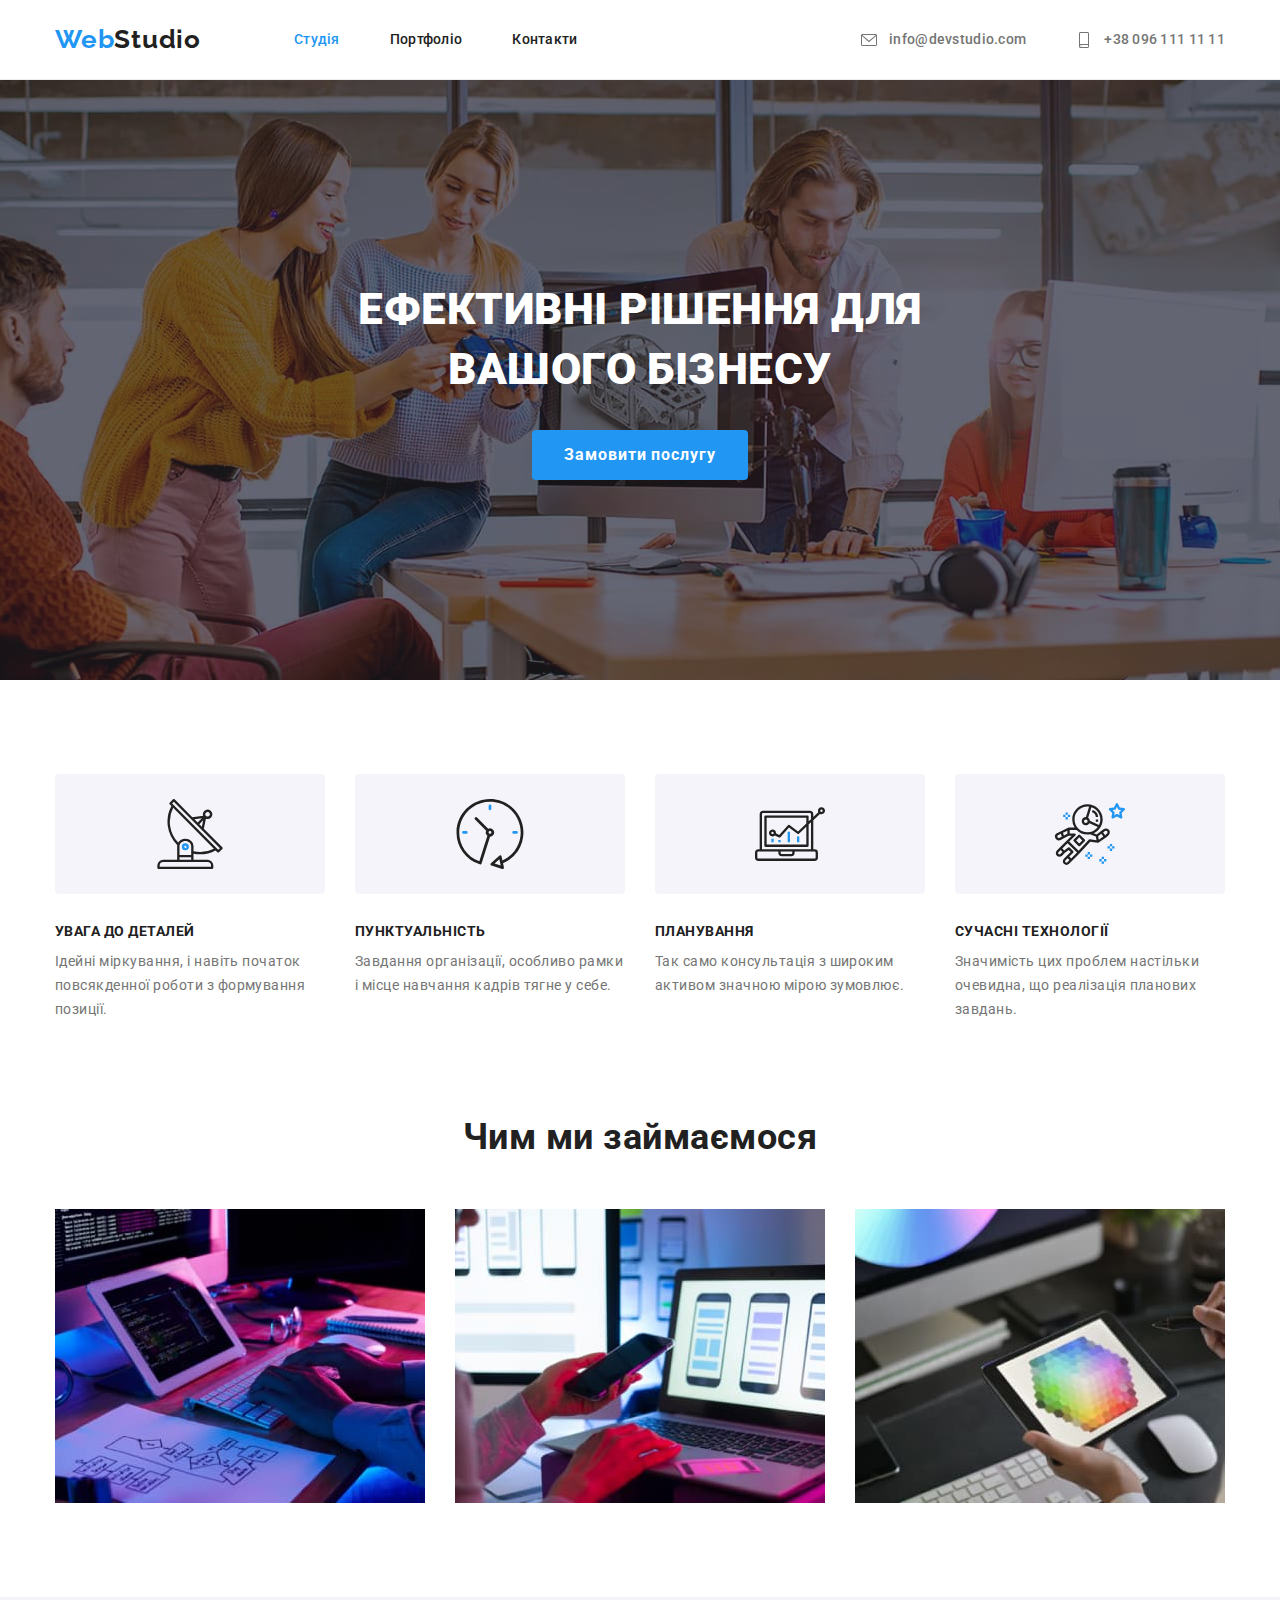
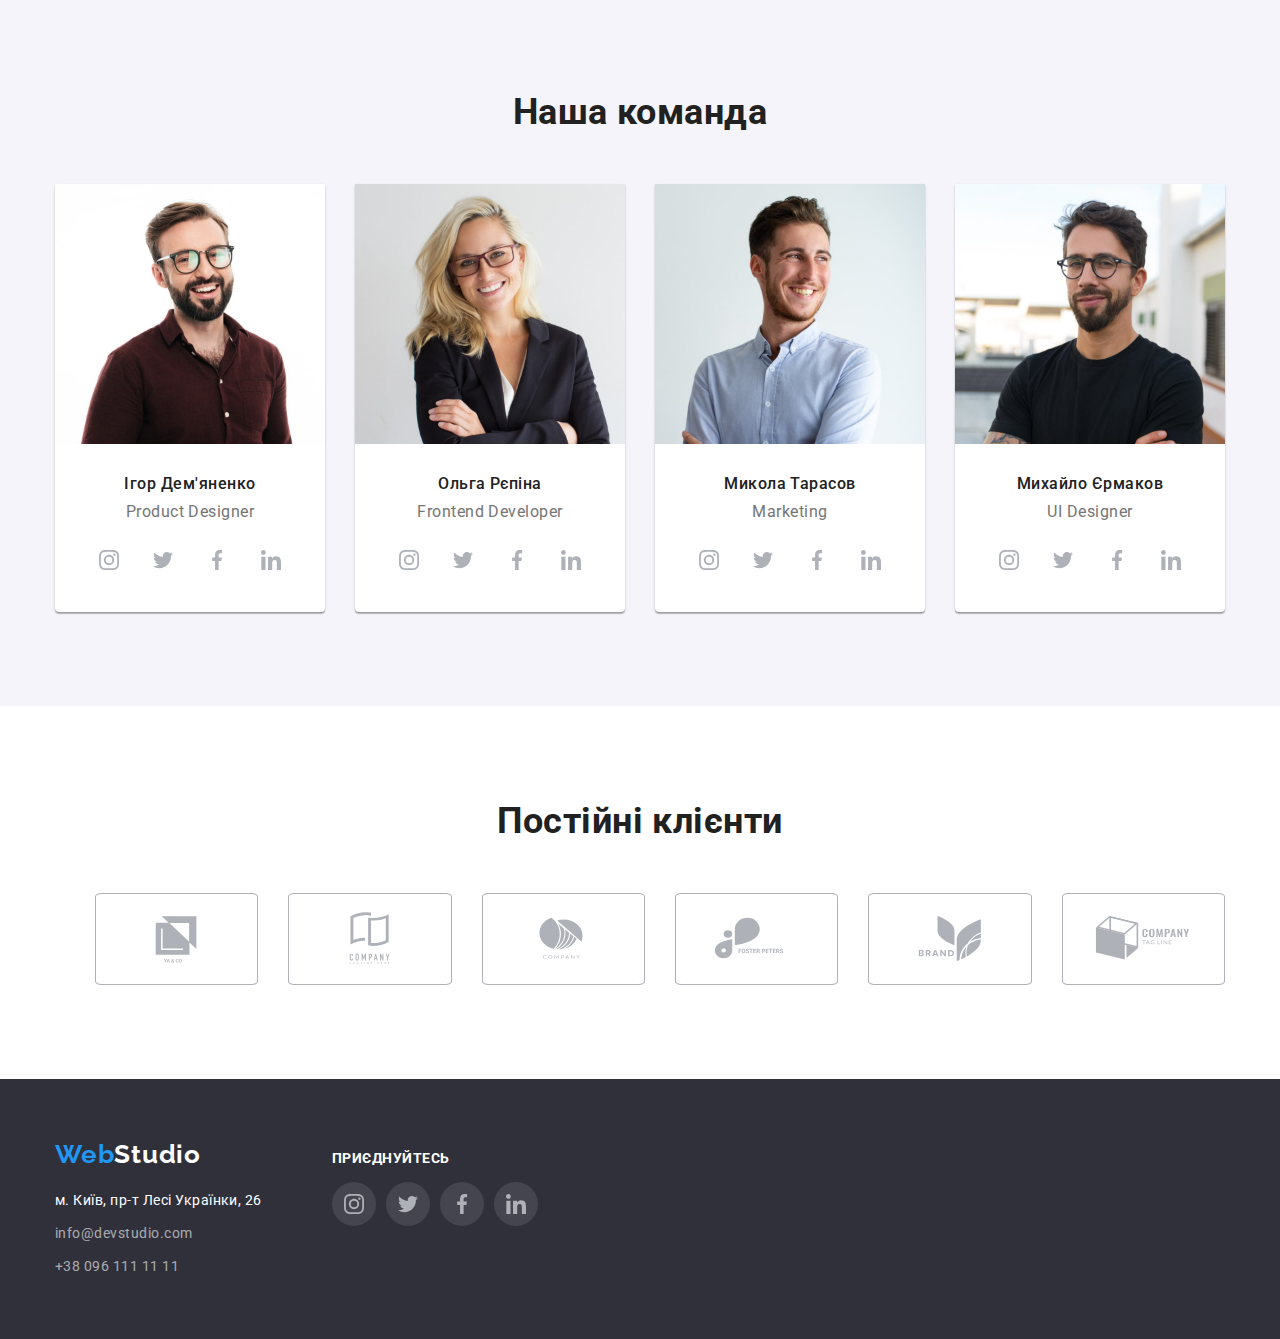
==== index.html @ c371c7fb "Copy files into the new repo" ====
<!DOCTYPE html>
<html lang="uk">
  <head>
    <meta charset="UTF-8" />
    <meta http-equiv="X-UA-Compatible" content="IE=edge" />
    <meta name="viewport" content="width=device-width, initial-scale=1.0" />
    <title>Студія</title>
    <link rel="preconnect" href="https://fonts.googleapis.com" />
    <link rel="preconnect" href="https://fonts.gstatic.com" crossorigin />
    <link
      href="https://fonts.googleapis.com/css2?family=Raleway:wght@700&family=Roboto:wght@400;500;700;900&display=swap"
      rel="stylesheet"
    />
    <link
      rel="stylesheet"
      href="https://cdnjs.cloudflare.com/ajax/libs/modern-normalize/1.1.0/modern-normalize.min.css"
    />
    <link rel="stylesheet" href="./css/styles.css" />
  </head>
  <body>
    <!-- Header -->
    <header>
      <div class="container container-header">
        <nav class="header-navigation">
          <a href="./index.html" class="logo">Web<span class="logo-dark">Studio</span></a>
          <ul class="site-nav">
            <li class="item">
              <a href="./index.html" class="link current">Студія</a>
            </li>
            <li class="item">
              <a href="./portfolio.html" class="link">Портфоліо</a>
            </li>
            <li class="item">
              <a href="" class="link">Контакти</a>
            </li>
          </ul>
        </nav>

        <ul class="head-contacts">
          <li class="item">
            <a href="mailto:info@devstudio.com" class="mail">
              <svg class="mail-icon-header">
                <use href="./images/icons.svg#icon-mail"></use>
              </svg>
              info@devstudio.com
            </a>
          </li>
          <li class="item">
            <a href="tel.+380961111111" class="phone">
              <svg class="phone-icon-header">
                <use href="./images/icons.svg#icon-smartphone"></use>
              </svg>
              +38 096 111 11 11
            </a>
          </li>
        </ul>
      </div>
    </header>

    <!-- Main -->
    <main>
      <section class="hero">
        <div class="container">
          <h1 class="hero-title">Ефективні рішення для вашого бізнесу</h1>
          <button class="button order" type="button">Замовити послугу</button>
        </div>
      </section>

      <section class="section advantages">
        <div class="container">
          <h2 class="section-title advantages-title">Наші переваги</h2>
          <ul class="advantages-list">
            <li class="item">
              <div class="icon-box">
                <svg class="advantage-icon" width="70" height="70">
                  <use href="./images/icons.svg#icon-antenna"></use>
                </svg>
              </div>
              <h3 class="advantage-name">УВАГА ДО ДЕТАЛЕЙ</h3>
              <p class="text">Ідейні міркування, i навіть початок повсякденної роботи з формування позиції.</p>
            </li>
            <li class="item">
              <div class="icon-box">
                <svg class="advantage-icon" width="70" height="70">
                  <use href="./images/icons.svg#icon-clock"></use>
                </svg>
              </div>
              <h3 class="advantage-name">ПУНКТУАЛЬНІСТЬ</h3>
              <p class="text">Завдання організації, особливо рамки i місце навчання кадрів тягне у себе.</p>
            </li>
            <li class="item">
              <div class="icon-box">
                <svg class="advantage-icon" width="70" height="70">
                  <use href="./images/icons.svg#icon-diagram"></use>
                </svg>
              </div>
              <h3 class="advantage-name">ПЛАНУВАННЯ</h3>
              <p class="text">Так само консультація з широким активом значною мірою зумовлює.</p>
            </li>
            <li class="item">
              <div class="icon-box">
                <svg class="advantage-icon" width="70" height="70">
                  <use href="./images/icons.svg#icon-astronaut"></use>
                </svg>
              </div>
              <h3 class="advantage-name">СУЧАСНІ ТЕХНОЛОГІЇ</h3>
              <p class="text">Значимість цих проблем настільки очевидна, що реалізація планових завдань.</p>
            </li>
          </ul>
        </div>
      </section>
      <section class="section work-section">
        <div class="container container-work">
          <h2 class="section-title work-title">Чим ми займаємося</h2>
          <ul class="work">
            <li>
              <img src="images/image1sq.jpg" alt="Створення програмного забезпечення" width="370" />
            </li>
            <li>
              <img src="images/image2sq.jpg" alt="Створення дизайну" width="370" />
            </li>
            <li>
              <img src="images/image3sq.jpg" alt="Робота над інтерфейсом користувача" width="370" />
            </li>
          </ul>
        </div>
      </section>

      <section class="section team-section">
        <div class="container container-team">
          <h2 class="section-title">Наша команда</h2>
          <ul class="team">
            <li class="person-list">
              <img src="images/team-member1sq.jpg" alt="Чоловік з бородою в окулярах та бордовій сорочці" width="270" />
              <div class="person-card">
                <h3 class="person-name">Ігор Дем'яненко</h3>
                <p lang="en" class="team-position">Product Designer</p>
                <ul class="social-links">
                  <li class="social-link-list">
                    <a href="" class="social-link">
                      <svg class="social-icon" width="20" height="20" ;>
                        <use href="./images/icons.svg#icon-instagram"></use>
                      </svg>
                    </a>
                  </li>
                  <li class="social-link-list">
                    <a href="" class="social-link">
                      <svg class="social-icon" width="20" height="20">
                        <use href="./images/icons.svg#icon-twitter"></use>
                      </svg>
                    </a>
                  </li>
                  <li class="social-link-list">
                    <a href="" class="social-link">
                      <svg class="social-icon" width="20" height="20">
                        <use href="./images/icons.svg#icon-facebook"></use>
                      </svg>
                    </a>
                  </li>
                  <li class="social-link-list">
                    <a href="" class="social-link">
                      <svg class="social-icon" width="20" height="20">
                        <use href="./images/icons.svg#icon-linkedin"></use>
                      </svg>
                    </a>
                  </li>
                </ul>
              </div>
            </li>
            <li class="person-list">
              <img src="images/team-member2sq.jpg" alt="Білява жінка в окулярах та чорному піджаку" width="270" />
              <div class="person-card">
                <h3 class="person-name">Ольга Рєпіна</h3>
                <p lang="en" class="team-position">Frontend Developer</p>
                <ul class="social-links">
                  <li class="social-link-list">
                    <a href="" class="social-link">
                      <svg class="social-icon" width="20" height="20">
                        <use href="./images/icons.svg#icon-instagram"></use>
                      </svg>
                    </a>
                  </li>
                  <li class="social-link-list">
                    <a href="" class="social-link">
                      <svg class="social-icon" width="20" height="20">
                        <use href="./images/icons.svg#icon-twitter"></use>
                      </svg>
                    </a>
                  </li>
                  <li class="social-link-list">
                    <a href="" class="social-link">
                      <svg class="social-icon" width="20" height="20">
                        <use href="./images/icons.svg#icon-facebook"></use>
                      </svg>
                    </a>
                  </li>
                  <li class="social-link-list">
                    <a href="" class="social-link">
                      <svg class="social-icon" width="20" height="20">
                        <use href="./images/icons.svg#icon-linkedin"></use>
                      </svg>
                    </a>
                  </li>
                </ul>
              </div>
            </li>
            <li class="person-list">
              <img src="images/team-member3sq.jpg" alt="Чоловік в світло-блакитній сорочці" width="270" />
              <div class="person-card">
                <h3 class="person-name">Микола Тарасов</h3>
                <p lang="en" class="team-position">Marketing</p>
                <ul class="social-links">
                  <li class="social-link-list">
                    <a href="" class="social-link">
                      <svg class="social-icon" width="20" height="20">
                        <use href="./images/icons.svg#icon-instagram"></use>
                      </svg>
                    </a>
                  </li>
                  <li class="social-link-list">
                    <a href="" class="social-link">
                      <svg class="social-icon" width="20" height="20">
                        <use href="./images/icons.svg#icon-twitter"></use>
                      </svg>
                    </a>
                  </li>
                  <li class="social-link-list">
                    <a href="" class="social-link">
                      <svg class="social-icon" width="20" height="20">
                        <use href="./images/icons.svg#icon-facebook"></use>
                      </svg>
                    </a>
                  </li>
                  <li class="social-link-list">
                    <a href="" class="social-link">
                      <svg class="social-icon" width="20" height="20">
                        <use href="./images/icons.svg#icon-linkedin"></use>
                      </svg>
                    </a>
                  </li>
                </ul>
              </div>
            </li>
            <li class="person-list">
              <img src="images/team-member4sq.jpg" alt="Чоловік в чорніій футболці та окулярах" width="270" />
              <div class="person-card">
                <h3 class="person-name">Михайло Єрмаков</h3>
                <p lang="en" class="team-position">UI Designer</p>
                <ul class="social-links">
                  <li class="social-link-list">
                    <a href="" class="social-link">
                      <svg class="social-icon" width="20" height="20">
                        <use href="./images/icons.svg#icon-instagram"></use>
                      </svg>
                    </a>
                  </li>
                  <li class="social-link-list">
                    <a href="" class="social-link">
                      <svg class="social-icon" width="20" height="20">
                        <use href="./images/icons.svg#icon-twitter"></use>
                      </svg>
                    </a>
                  </li>
                  <li class="social-link-list">
                    <a href="" class="social-link">
                      <svg class="social-icon" width="20" height="20">
                        <use href="./images/icons.svg#icon-facebook"></use>
                      </svg>
                    </a>
                  </li>
                  <li class="social-link-list">
                    <a href="" class="social-link">
                      <svg class="social-icon" width="20" height="20">
                        <use href="./images/icons.svg#icon-linkedin"></use>
                      </svg>
                    </a>
                  </li>
                </ul>
              </div>
            </li>
          </ul>
        </div>
      </section>
      <section class="section section-clients">
        <div class="container clients">
          <h2 class="section-title">Постійні клієнти</h2>
          <ul class="client-list">
            <li class="client-box">
              <a href="" class="client-link">
                <svg class="client-icon" width="106" height="60">
                  <use href="./images/icons.svg#icon-Logo1"></use>
                </svg>
              </a>
            </li>
            <li class="client-box">
              <a href="" class="client-link">
                <svg class="client-icon" width="106" height="60">
                  <use href="./images/icons.svg#icon-Logo2"></use>
                </svg>
              </a>
            </li>
            <li class="client-box">
              <a href="" class="client-link">
                <svg class="client-icon" width="106" height="60">
                  <use href="./images/icons.svg#icon-Logo3"></use>
                </svg>
              </a>
            </li>
            <li class="client-box">
              <a href="" class="client-link">
                <svg class="client-icon" width="106" height="60">
                  <use href="./images/icons.svg#icon-Logo4"></use>
                </svg>
              </a>
            </li>
            <li class="client-box">
              <a href="" class="client-link">
                <svg class="client-icon" width="106" height="60">
                  <use href="./images/icons.svg#icon-Logo5"></use>
                </svg>
              </a>
            </li>
            <li class="client-box">
              <a href="" class="client-link">
                <svg class="client-icon" width="106" height="60">
                  <use href="./images/icons.svg#icon-Logo6"></use>
                </svg>
              </a>
            </li>
          </ul>
        </div>
      </section>
    </main>
    <!-- Footer -->
    <footer>
      <section class="footer">
        <div class="container container-footer">
          <div class="main-info-footer">
            <a href="./index.html" class="logo logo-footer">Web<span class="logo-light">Studio</span></a>
            <address>
              <ul class="footer-contacts">
                <li>
                  <a
                    href="https://www.google.com/maps/place/GlobalLogic/data=!4m7!3m6!1s0x473add3457831ed7:0x76c75eca488087b6!8m2!3d49.8379832!4d24.0086337!16s%2Fg%2F11h6slklg1!19sChIJ1x6DVzTdOkcRtoeASMpex3Y?authuser=0&hl=uk&rclk=1"
                    target="_blank"
                    rel="noreferrer noopener nofollow"
                    class="location"
                    >м. Київ, пр-т Лесі Українки, 26
                  </a>
                </li>
                <li>
                  <a href="mailto:info@devstudio.com" class="mail">info@devstudio.com</a>
                </li>
                <li>
                  <a href="tel.+380961111111" class="phone">+38 096 111 11 11</a>
                </li>
              </ul>
            </address>
          </div>
          <div class="social-info-footer">
            <h3 class="follow-header">приєднуйтесь</h3>
            <ul class="ul-list">
              <li class="social-link-footer">
                <a href="" class="only-link">
                  <svg class="social-icon-footer" width="" height="">
                    <use href="./images/icons.svg#icon-instagram" width="20" height="20"></use>
                  </svg>
                </a>
              </li>
              <li class="social-link-footer">
                <a href="" class="only-link">
                  <svg class="social-icon-footer">
                    <use href="./images/icons.svg#icon-twitter" width="20" height="20"></use>
                  </svg>
                </a>
              </li>
              <li class="social-link-footer">
                <a href="" class="only-link">
                  <svg class="social-icon-footer">
                    <use href="./images/icons.svg#icon-facebook" width="20" height="20"></use>
                  </svg>
                </a>
              </li>
              <li class="social-link-footer">
                <a href="" class="only-link">
                  <svg class="social-icon-footer">
                    <use href="./images/icons.svg#icon-linkedin" width="20" height="20"></use>
                  </svg>
                </a>
              </li>
            </ul>
          </div>
        </div>
      </section>
    </footer>
  </body>
</html>
---- css/styles.css ----
:root {
  --basic-white: #ffffff;
  --primary-text-color: #757575;
  --title-text-color: #212121;
  --accent-color: #2196f3;
  --background-white: #f5f5f5;
  --background-grey-buttons: #f5f4fa;
  --background-grey: #2f303a;
  --header-border-grey: #ECECEC;
  --portfolio-cards-border:#EEEEEE;
  --icon-grey: #AFB1B8;
  --footer-contacts-soft-grey: rgba(255, 255, 255, 0.6);
  --hero-gradient: linear-gradient(to right,
      rgba(47, 48, 58, 0.4),
      rgba(47, 48, 58, 0.4));
  --social-link-footer: rgba(255, 255, 255, 0.1);
  --client-box-border: #AFB1B8;
  
}
/* --------------------------------Загальне оформлення для сторінки--------------------------------- */
body {
  background-color: var(--basic-white);
  color: var(--primary-text-color);

  font-family: Roboto, sans-serif;
  letter-spacing: 0.03em;
  font-size: 16px;
}
/* -------------------------------------СПІЛЬНІ КОНТЕЙНЕРИ----------------------------------------------- */
.container {
  margin-left: auto;
  margin-right: auto;
  padding-left: 15px;
  padding-right: 15px;
  width: 1200px;
}
/* -----------------------------------Спільне скидання стилів ---------------------------------------- */
h1,
h2,
h3,
h4,
h5,
h6,
p,
ul {
  margin-top: 0;
  margin-bottom: 0;
}

ul {
  list-style: none;
}

/* -------------------------------------------Header----------------------------------------------------- */

header {
  border-bottom: 1px solid var(--header-border-grey);
}

.container-header {
  display: flex;
  align-items: center;

}

.header-navigation {
  display: flex;
  align-items: center;
}

.site-nav {
  display: flex;
  align-items: center;
  padding: 0;
  margin-left: 93px;
}

.site-nav .item:not(:last-child) {
  margin-right: 50px;
  margin-bottom: 0px;
}

.site-nav .link {
  display: block;
  padding-top: 32px;
  padding-bottom: 32px;


  color: var(--title-text-color);
  text-decoration: none;
  font-weight: 500;
  font-size: 14px;
  line-height: 1.1;
  letter-spacing: 0.02em;
}


.site-nav .link.current {
  color: var(--accent-color);
}


/* .mail-icon-header,
.phone-icon-header {

} */
/* -------------------------------------------Logo general------------------------------------------------ */
.logo {
  font-family: Raleway;
  font-weight: 700;
  font-size: 26px;
  line-height: 1.17;
  letter-spacing: 0.03em;

  color: var(--accent-color);
  text-decoration-line: none;
  
}

.logo-dark {
  color: var(--title-text-color);
}

.logo-light {
  color: var(--basic-white);
}


/* -----------------------------------------Header contacts-------------------------------------------- */

.head-contacts {
  display: block;
  display: flex;
  padding: 0;
  margin-left: auto;
  font-size: 14px;
}

.head-contacts .phone,
.head-contacts .mail {
  font-weight: 500;
  line-height: 1.14;
  letter-spacing: 0.02em;
  color: var(--primary-text-color);
}

.head-contacts .item + .item {
margin-left: 50px;
}

.phone,
.mail,
.location {
  text-decoration: none;
  font-size: 14px;
  line-height: 1.7;
}

.location {
  color: var(--basic-white);
}

.phone, 
.mail {
  color: var(--footer-contacts-soft-grey);
  display: flex;
  column-gap: 12px;
}

.phone:hover,
.phone:focus,
.mail:focus,
.mail:hover {
  color: var(--accent-color);
}

.mail:hover .mail-icon-header,
.mail:focus .mail-icon-header,
.phone:hover .phone-icon-header,
.phone:focus .phone-icon-header {
  fill: var(--accent-color);
}


.mail-icon-header,
.phone-icon-header {
  Width: 16px;
  Height: 16px;
  fill: var(--primary-text-color);
}
/* ----------------------------------------- hero---------------------------------------------------- */

.hero {
  padding-top: 200px;
  padding-bottom: 200px;
  text-align: center;

  background-color: var(--background-grey);
  background-image: var(--hero-gradient),
  url(../images/hero-bg.jpg);
  background-repeat: no-repeat;
  background-position: center;
  background-size: cover;
  max-width: 1600px;
  height: 600px;
  margin: auto;

}

.hero-title {
  width: 696px;
  margin-left: auto;
  margin-right: auto;
  margin-bottom: 30px;

  color: var(--basic-white);
  font-weight: 900;
  font-size: 44px;
  line-height: 1.36;
  text-transform: uppercase;
}
/* -----------------------------------------Hero button-------------------------------------------- */
.order {
  display: block;
  margin: auto;
  border-radius: 4px;
  padding: 10px 32px;

  background-color: var(--accent-color);
  color: var(--basic-white);
  border: none;

  font-weight: 700;
  line-height: 1.9;
  letter-spacing: 0.06em;
}

/* -----------------------------------General sections block -------------------------------------*/


.section {
  padding-top: 94px;
  padding-bottom: 94px;
}


.section .text {
  font-size: 14px;
  line-height: 1.7;
}

.section-link {
  color: var(--primary-text-color);
  text-decoration: none;
}

.section-title {
  margin-top: 0px;
  margin-bottom: 50px;

  color: var(--title-text-color);
  font-size: 36px;
  line-height: 1.2;
  text-align: center;
}

/* -----------------------------------------Section Advantages--------------------------------------*/

.advantages-list {
  display: flex;
  gap: 30px;
  padding: 0;
  margin: 0;
  margin: 0px;
}


.advantage-name,
.person-name {
  margin-bottom: 10px;
  color: var(--title-text-color);
}

.advantage-name {
  font-size: 14px;
  line-height: 1.14;
  margin-top: 30px;
}

.advantages-title,
.portfolio-hidden-title {
  position: absolute;
  width: 1px;
  height: 1px;
  margin: -1px;
  border: 0;
  padding: 0;

  white-space: nowrap;
  clip-path: inset(100%);
  clip: rect(0 0 0 0);
  overflow: hidden;
}

.advantages-text {
  margin-top: 0px;
  margin-bottom: 0px;
}

.project-title {
  color: var(--title-text-color);
  font-size: 18px;
  line-height: 2;
  letter-spacing: 0.06em;
}
.project-text {
  line-height: 1.9;
}

.icon-box {
  width: 270px;
  height: 120px;
  border-radius: 4px;
  background-color: #F5F4FA;
  display: flex;
  justify-content: center;
  align-items: center;
 
}

/* -----------------------------------Section Work (what we do)-------------------------------- */
.work {
    display: flex;
    gap: 30px;
    padding: 0;
    margin: 0;
    margin: 0px
}

.work-section {
  padding-top: 0;
}

img {
  display: block;
}
/* --------------------------------------Section Team------------------------------ */

.team{
  display: flex;
  padding: 0;
  gap: 30px;
  flex-basis: calc((100% - 90)/4) 
}

.team-section {
background-color: var(--background-grey-buttons);
}

.person-list {
  background-color: var(--basic-white);
  box-shadow: 0px 1px 3px rgba(0, 0, 0, 0.12), 0px 1px 1px rgba(0, 0, 0, 0.14), 0px 2px 1px rgba(0, 0, 0, 0.2);
  border-radius: 0px 0px 4px 4px;
}

.person-card {
  text-align: center;
  padding-top: 30px;
}

.person-name {
  margin-bottom: 10px;

  font-weight: 500;
  font-size: 16px;
  line-height: 1.2;
}

.team-position {
  margin-bottom: 16px;
}

.social-links {

  display: flex;
  justify-content: center;
  text-align: center;
  gap: 10px;

  padding: 0;
  padding-left: 32px;
  padding-right: 32px;
  padding-bottom: 30px;
}

.social-link-list {
  width: 44px;
  height: 44px;

}

.social-link {
  display: flex;
  width: 100%;
  height: 100%;
  border-radius: 50%;
  
  align-items: center;
  justify-content: center;
}

.social-link:hover .social-icon ,
.social-link:focus .social-icon {
  fill: var(--basic-white);
 
}

.social-link:hover ,
.social-link:focus  {
  background-color: var(--accent-color);
  

}
.social-icon {

  fill: var(--icon-grey);

}


/* --------------------------------------Section clients------------------------------ */
 
.client-list {
  display: flex;
  gap: 30px;
  justify-content: center;
  text-align: center;
  
}

.client-box{
  width: 170px;
  height: 92px;
  display: flex;
  align-items: center;

  border: 1px solid var(--client-box-border);
  border-radius: 4%;
}

.client-link {
  width: 100%;
  height: 100%;
  display: flex;
  justify-content: center;
  align-items: center;
}

.client-box:hover,
.client-box:focus {
  border: 1px solid var(--accent-color);
}


.client-icon {
  display: flex;
  align-items: center;
  fill: var(--icon-grey);

}

.client-icon:hover,
.client-icon:focus {
  fill: var(--accent-color);
}

/* ---------------------------------------P O R T F O L I O ---------------------------------------*/

 .buttons-list .button:hover,
 .buttons-list .button:focus {
  box-shadow: 0px 3px 1px rgba(0, 0, 0, 0.1), 0px 1px 2px rgba(0, 0, 0, 0.08), 0px 2px 2px rgba(0, 0, 0, 0.12);
}

.button {
  cursor: pointer;
  font-family: inherit;
  font-size: inherit;
}

.buttons-list .button {
  display: block;
  margin: auto;
  border-radius: 4px;
  border: none;
  padding: 6px 22px;
  text-align: center;


  background-color: var(--background-grey-buttons);
  line-height: 1.6;
  letter-spacing: inherit;
  font-weight: 500;
}

.buttons-list {
  display: flex;
  justify-content: center;
  padding: 0;
  margin-bottom: 50px;
  gap: 8px;

}

.buttons-list .button:hover,
.buttons-list .button:focus {
  background-color: var(--accent-color);
  color: var(--basic-white);
}


.project-set {
  display: flex;
  flex-wrap: wrap;
  padding: 0;
  gap: 30px;
  flex-basis: calc((100% - 60)/3);
}

.project-card {
  width: 370px;
  height: 404px;
  border: 1px solid var(--portfolio-cards-border);
}

.project-title {
  margin-bottom: 4px;
}

.project-text-block {

  border: 1px solid var(--portfolio-cards-border);
  padding: 20px 24px;
  border-top: none;
}

.project:hover,
.project:focus {
  box-shadow: 0px 1px 1px rgba(0, 0, 0, 0.12), 0px 4px 4px rgba(0, 0, 0, 0.06), 1px 4px 6px rgba(0, 0, 0, 0.16);
}

.project:hover,
.project:focus {
  box-shadow: 
  1, 4, 6, 0, rgba(0, 0, 0, 0.16),
  0, 4, 4, 0, rgba(0, 0, 0, 0.06),
  0, 1, 1, 0, rgba(0, 0, 0, 0.12);
}

/* --------------------------------------Footer--------------------------------------------------- */

.footer {
  background-color: var(--background-grey);
  padding-top: 60px;
  padding-bottom: 60px;
}

.footer-contacts {
  display: flex;
  flex-direction: column;
  gap: 9px;
  padding-left: 0;
  margin-top: 20px;

  font-style: normal;
}




.container-footer {
  display: flex;
  gap: 70px;
  align-items: baseline;
}

.social-info-footer {
  display: flex;
  flex-direction: column;
  justify-content: center;
}

.ul-list {
display: flex;
justify-content: center;
gap: 10px;
}

.follow-header {
  
  margin-bottom: 20px;
  margin-left: 0px;
  text-transform: uppercase;
  color: var(--basic-white);
  font-size: 14px;
  line-height: 0.42;
}

.ul-list {
      display: flex;
      justify-content: center;
      align-items: center;
      text-align: center;
      gap: 10px;
  
      padding: 0;
      padding-left: 0px;
      padding-right: 0px;
      padding-bottom: 0px;
}

.social-link-footer {
  width: 44px;
  height: 44px;
  background-color: var(--social-link-footer);
  border-radius: 50%;
}

.only-link {
  display: flex;
  width: 100%;
  height: 100%;
  border-radius: 50%;
  
  align-items: center;
  justify-content: center;
  text-decoration: none;
}

.social-link-footer:hover .social-icon-footer,
.social-link-footer:focus .social-icon-footer {
  background-color: var(--accent-color);
  fill: var(--basic-white);

}

.social-link-footer:hover,
.social-link-footer:focus {
  background-color: var(--accent-color);

}

.social-icon-footer {
  display: flex;
  align-items: center;
  width: 20px;
  height: 20px;
  fill: var(--icon-grey);
}
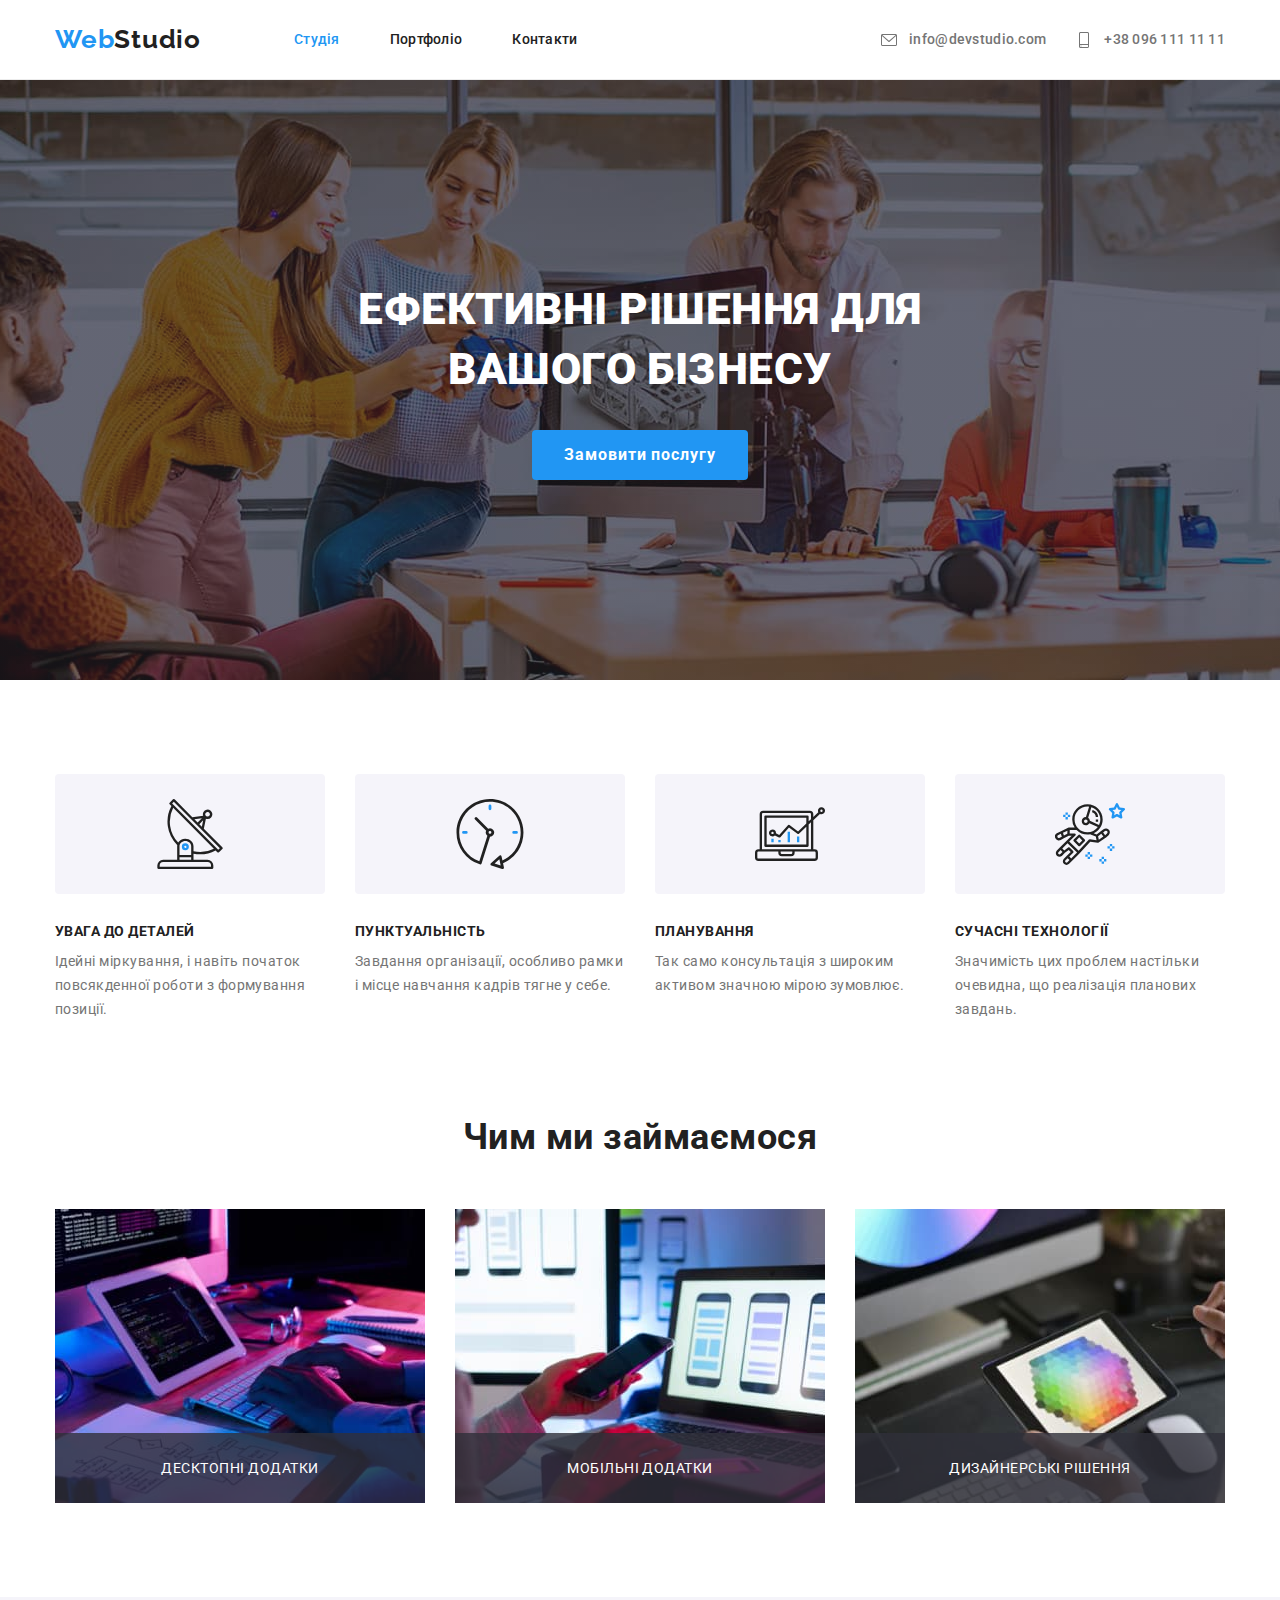
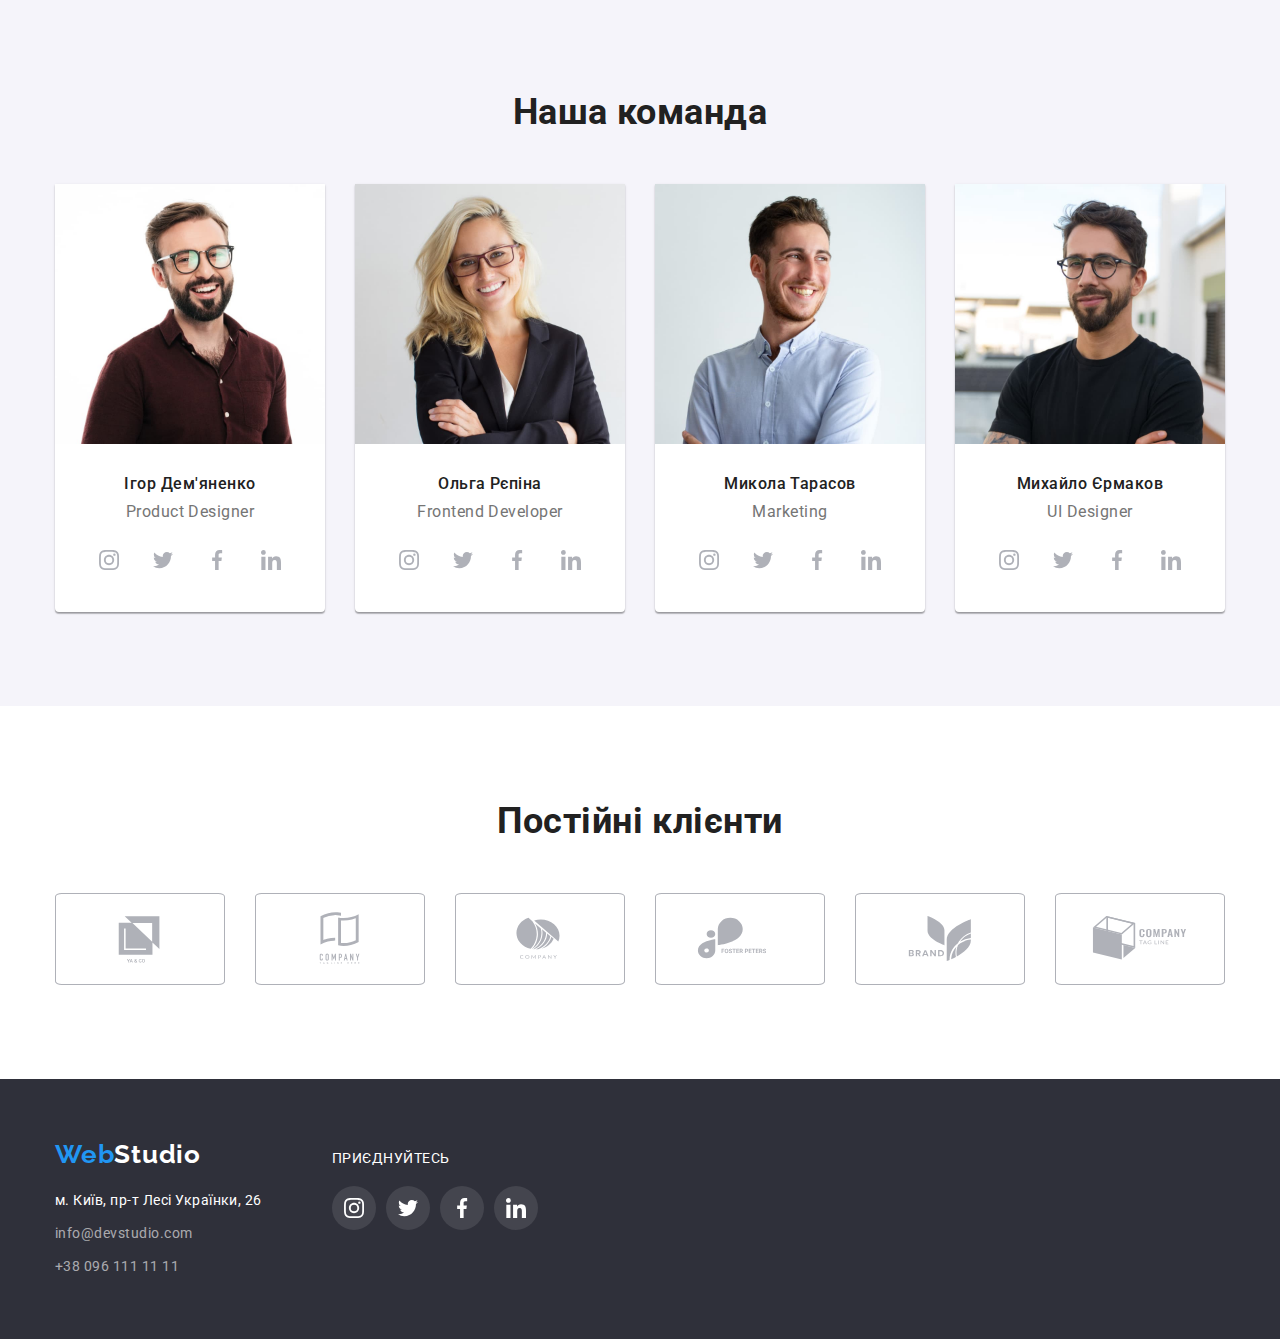
==== commit d61314f7: "Hover animation and part of modal" ====
--- a/index.html
+++ b/index.html
@@ -62,7 +62,7 @@
       <section class="hero">
         <div class="container">
           <h1 class="hero-title">Ефективні рішення для вашого бізнесу</h1>
-          <button class="button order" type="button">Замовити послугу</button>
+          <button type="button" class="button order" data-modal-open>Замовити послугу</button>
         </div>
       </section>
 
@@ -114,13 +114,22 @@
           <h2 class="section-title work-title">Чим ми займаємося</h2>
           <ul class="work">
             <li>
-              <img src="images/image1sq.jpg" alt="Створення програмного забезпечення" width="370" />
+              <div class="about-box">
+               <img src="images/image1sq.jpg" alt="Створення програмного забезпечення" width="370" />
+               <p class="about-header">Десктопні додатки</p>
+              </div>
             </li>
             <li>
-              <img src="images/image2sq.jpg" alt="Створення дизайну" width="370" />
+              <div class="about-box">
+                <img src="images/image2sq.jpg" alt="Створення дизайну" width="370" />
+                <p class="about-header">Мобільні додатки</p>
+              </div>
             </li>
             <li>
-              <img src="images/image3sq.jpg" alt="Робота над інтерфейсом користувача" width="370" />
+              <div class="about-box">
+                <img src="images/image3sq.jpg" alt="Робота над інтерфейсом користувача" width="370" />
+                <p class="about-header">Дизайнерські рішення<p>
+              </div>
             </li>
           </ul>
         </div>
@@ -358,7 +367,7 @@
             </address>
           </div>
           <div class="social-info-footer">
-            <h3 class="follow-header">приєднуйтесь</h3>
+            <p class="follow-header">приєднуйтесь</p>
             <ul class="ul-list">
               <li class="social-link-footer">
                 <a href="" class="only-link">
@@ -393,5 +402,11 @@
         </div>
       </section>
     </footer>
+    <div class="backdrop is-hidden" data-modal>
+      <div class="modal">
+        <button type="button" class="modal-close" data-modal-close></button>
+      </div>
+    </div>
+    <script src="./js/modal.js"></script>
   </body>
 </html>
--- a/css/styles.css
+++ b/css/styles.css
@@ -9,13 +9,17 @@
   --background-grey: #2f303a;
   --header-border-grey: #ECECEC;
   --portfolio-cards-border:#EEEEEE;
-  --icon-grey: #AFB1B8;
+  --icon-white: rgba(255, 255, 255, 1);
+  --icon-grey: rgba(175, 177, 184, 1);
   --footer-contacts-soft-grey: rgba(255, 255, 255, 0.6);
   --hero-gradient: linear-gradient(to right,
       rgba(47, 48, 58, 0.4),
       rgba(47, 48, 58, 0.4));
   --social-link-footer: rgba(255, 255, 255, 0.1);
   --client-box-border: #AFB1B8;
+  --about-header-color: rgba(255, 255, 255, 1);
+  --about-header-bg-color: rgba(47, 48, 58, 0.8);
+  --portf-project-overflow: rgba(33, 150, 243, 0.9);
   
 }
 /* --------------------------------Загальне оформлення для сторінки--------------------------------- */
@@ -95,6 +99,10 @@
   letter-spacing: 0.02em;
 }
 
+.site-nav .link:hover,
+.site-nav .link:focus {
+  color: var(--accent-color);
+}
 
 .site-nav .link.current {
   color: var(--accent-color);
@@ -146,7 +154,7 @@
 }
 
 .head-contacts .item + .item {
-margin-left: 50px;
+margin-left: 30px;
 }
 
 .phone,
@@ -166,6 +174,11 @@
   color: var(--footer-contacts-soft-grey);
   display: flex;
   column-gap: 12px;
+
+  transition-property: color;
+  transition-duration: 250ms;
+  transition-timing-function: cubic-bezier(0.4, 0, 0.2, 1);
+  
 }
 
 .phone:hover,
@@ -188,6 +201,10 @@
   Width: 16px;
   Height: 16px;
   fill: var(--primary-text-color);
+
+  transition-property: fill;
+  transition-duration: 250ms;
+  transition-timing-function: cubic-bezier(0.4, 0, 0.2, 1);
 }
 /* ----------------------------------------- hero---------------------------------------------------- */
 
@@ -203,7 +220,6 @@
   background-position: center;
   background-size: cover;
   max-width: 1600px;
-  height: 600px;
   margin: auto;
 
 }
@@ -345,6 +361,28 @@
 img {
   display: block;
 }
+
+.about-box {
+  position: relative;
+}
+
+.about-header {
+  position: absolute;
+  font-size: 14px;
+  line-height: 1.17;
+  text-transform: uppercase;
+  text-align: center;
+
+  color: var(--about-header-color);
+  background-color: var(--about-header-bg-color);
+  width: 100%;
+  left: 0px;
+  bottom: 0px;
+  padding-top: 27px;
+  padding-bottom: 27px;
+ 
+}
+
 /* --------------------------------------Section Team------------------------------ */
 
 .team{
@@ -408,6 +446,10 @@
   
   align-items: center;
   justify-content: center;
+
+  transition-property: background-color;
+  transition-duration: 250ms;
+  transition-timing-function: cubic-bezier(0.4, 0, 0.2, 1);
 }
 
 .social-link:hover .social-icon ,
@@ -424,7 +466,11 @@
 }
 .social-icon {
 
-  fill: var(--icon-grey);
+fill: var(--icon-grey);
+
+transition-property: fill;
+transition-duration: 250ms;
+transition-timing-function: cubic-bezier(0.4, 0, 0.2, 1);
 
 }
 
@@ -432,6 +478,7 @@
 /* --------------------------------------Section clients------------------------------ */
  
 .client-list {
+  padding: 0;
   display: flex;
   gap: 30px;
   justify-content: center;
@@ -444,9 +491,7 @@
   height: 92px;
   display: flex;
   align-items: center;
-
-  border: 1px solid var(--client-box-border);
-  border-radius: 4%;
+  
 }
 
 .client-link {
@@ -455,10 +500,22 @@
   display: flex;
   justify-content: center;
   align-items: center;
-}
-
-.client-box:hover,
-.client-box:focus {
+
+  border: 1px solid var(--client-box-border);
+  border-radius: 4%;
+
+  transition-property: border;
+  transition-duration: 250ms;
+  transition-timing-function: cubic-bezier(0.4, 0, 0.2, 1);
+}
+
+.client-link:hover .client-icon,
+.client-link:focus .client-icon {
+  fill: var(--accent-color);
+}
+
+.client-link:hover,
+.client-link:focus {
   border: 1px solid var(--accent-color);
 }
 
@@ -468,11 +525,10 @@
   align-items: center;
   fill: var(--icon-grey);
 
-}
-
-.client-icon:hover,
-.client-icon:focus {
-  fill: var(--accent-color);
+  transition-property: fill;
+  transition-duration: 250ms;
+  transition-timing-function: cubic-bezier(0.4, 0, 0.2, 1);
+
 }
 
 /* ---------------------------------------P O R T F O L I O ---------------------------------------*/
@@ -481,13 +537,13 @@
  .buttons-list .button:focus {
   box-shadow: 0px 3px 1px rgba(0, 0, 0, 0.1), 0px 1px 2px rgba(0, 0, 0, 0.08), 0px 2px 2px rgba(0, 0, 0, 0.12);
 }
-
+/* general button (hero+portf) */
 .button {
   cursor: pointer;
   font-family: inherit;
   font-size: inherit;
 }
-
+/* portf only */
 .buttons-list .button {
   display: block;
   margin: auto;
@@ -501,6 +557,12 @@
   line-height: 1.6;
   letter-spacing: inherit;
   font-weight: 500;
+
+  transition-property: color, background-color, box-shadow;
+  transition-duration: 250ms;
+  transition-timing-function: cubic-bezier(0.4, 0, 0.2, 1);
+
+  
 }
 
 .buttons-list {
@@ -547,14 +609,56 @@
 .project:hover,
 .project:focus {
   box-shadow: 0px 1px 1px rgba(0, 0, 0, 0.12), 0px 4px 4px rgba(0, 0, 0, 0.06), 1px 4px 6px rgba(0, 0, 0, 0.16);
-}
-
-.project:hover,
-.project:focus {
-  box-shadow: 
-  1, 4, 6, 0, rgba(0, 0, 0, 0.16),
-  0, 4, 4, 0, rgba(0, 0, 0, 0.06),
-  0, 1, 1, 0, rgba(0, 0, 0, 0.12);
+
+}
+
+.project:hover .project-paragrapf,
+.project:focus .project-paragrapf  {
+  transform: translateY(0%);
+
+}
+
+.project {
+  transition-property: box-shadow;
+  transition-duration: 250ms;
+  transition-timing-function: cubic-bezier(0.4, 0, 0.2, 1);
+  
+}
+
+.project-overlay {
+  position: relative;
+  overflow: hidden;
+
+
+}
+
+.project-paragrapf {
+  position: absolute;
+  width: 100%;
+  height: 100%;
+  font-weight: 400;
+  line-height: 1.5;
+  font-size: 18px;
+  top: 0;
+
+  left: 0px;
+  bottom: 0px;
+  padding-top: 63px;
+  padding-bottom: 63px;
+  padding-left: 24px;
+  padding-right: 24px ;
+
+  transform: translateY(100%);
+  transition-property: transform;
+  transition-duration: 250ms;
+  transition-timing-function: cubic-bezier(0.4, 0, 0.2, 1);
+
+
+
+
+  color: var(--about-header-color);
+  background-color: var(--portf-project-overflow);
+
 }
 
 /* --------------------------------------Footer--------------------------------------------------- */
@@ -603,57 +707,112 @@
   text-transform: uppercase;
   color: var(--basic-white);
   font-size: 14px;
-  line-height: 0.42;
+  line-height: 1.17;
 }
 
 .ul-list {
-      display: flex;
-      justify-content: center;
-      align-items: center;
-      text-align: center;
-      gap: 10px;
-  
-      padding: 0;
-      padding-left: 0px;
-      padding-right: 0px;
-      padding-bottom: 0px;
+  display: flex;
+  justify-content: center;
+  align-items: center;
+  text-align: center;
+  gap: 10px;
+  
+  padding: 0;
+  padding-left: 0px;
+  padding-right: 0px;
+  padding-bottom: 0px;
 }
 
 .social-link-footer {
   width: 44px;
   height: 44px;
-  background-color: var(--social-link-footer);
-  border-radius: 50%;
-}
-
+  
+
+}
+/* посилання на соцмережі */
 .only-link {
   display: flex;
   width: 100%;
   height: 100%;
   border-radius: 50%;
+  background-color: var(--social-link-footer);
+  border-radius: 50%;
   
   align-items: center;
   justify-content: center;
   text-decoration: none;
-}
-
-.social-link-footer:hover .social-icon-footer,
-.social-link-footer:focus .social-icon-footer {
+
+  transition-property: background-color;
+  transition-duration: 250ms;
+  transition-timing-function: cubic-bezier(0.4, 0, 0.2, 1);
+
+}
+
+.only-link:hover .social-icon-footer,
+.only-link:focus .social-icon-footer {
+  fill: var(--basic-white);
+
+}
+
+.only-link:hover,
+.only-link:focus {
   background-color: var(--accent-color);
-  fill: var(--basic-white);
-
-}
-
-.social-link-footer:hover,
-.social-link-footer:focus {
-  background-color: var(--accent-color);
 
 }
 
 .social-icon-footer {
   display: flex;
+  justify-content: center;
   align-items: center;
   width: 20px;
   height: 20px;
-  fill: var(--icon-grey);
+  fill: var(--icon-white);
+
+  transition-property: fill;
+  transition-duration: 250ms;
+  transition-timing-function: cubic-bezier(0.4, 0, 0.2, 1);
+}
+
+.backdrop {
+  position: fixed;
+  top: 0;
+  width: 100%;
+  height: 100%;
+  background-color: rgba(0, 0, 0, 0.2);
+}
+
+.modal {
+  width: 528px;
+  min-height: 581px;
+  position: absolute;
+  top: 50%;
+  left: 50%;
+  transform: translate(-50%, -50%);
+
+
+  background-color: rgba(255, 255, 255, 1);
+  box-shadow: 0px 1px 3px rgba(0, 0, 0, 0.12), 0px 1px 1px rgba(0, 0, 0, 0.14), 0px 2px 1px rgba(0, 0, 0, 0.2);
+  border-radius: 4px;
+}
+
+.modal-close {
+  position: absolute;
+  right: 10px;
+  top: 10px;
+
+  width: 30px;
+  height: 30px;
+  border: 1px solid tomato;
+  border-radius: 50%;
+  background-color: #ffffff;
+
+  transition-property: fill;
+  transition-duration: 250ms;
+  transition-timing-function: cubic-bezier(0.4, 0, 0.2, 1);
+}
+
+.is-hidden {
+  opacity: 0;
+  visibility: hidden;
+  pointer-events: none;
 }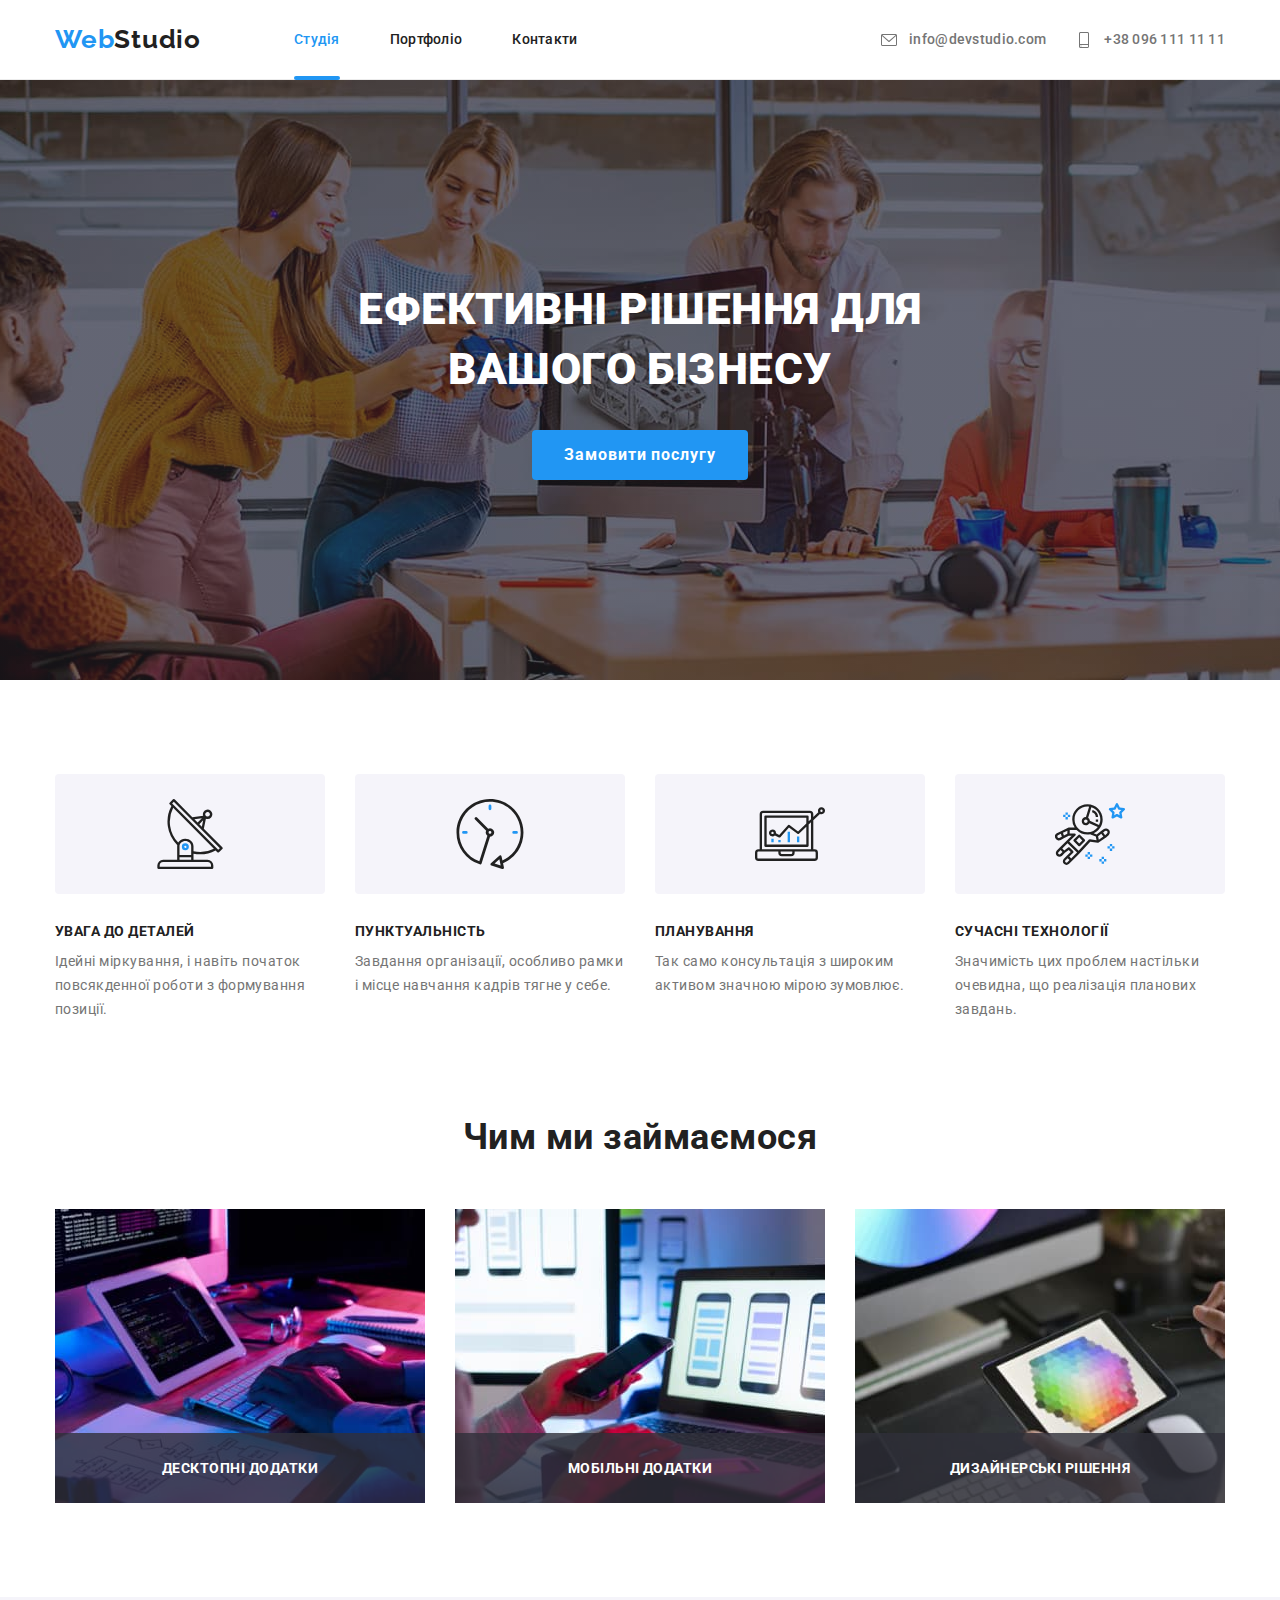
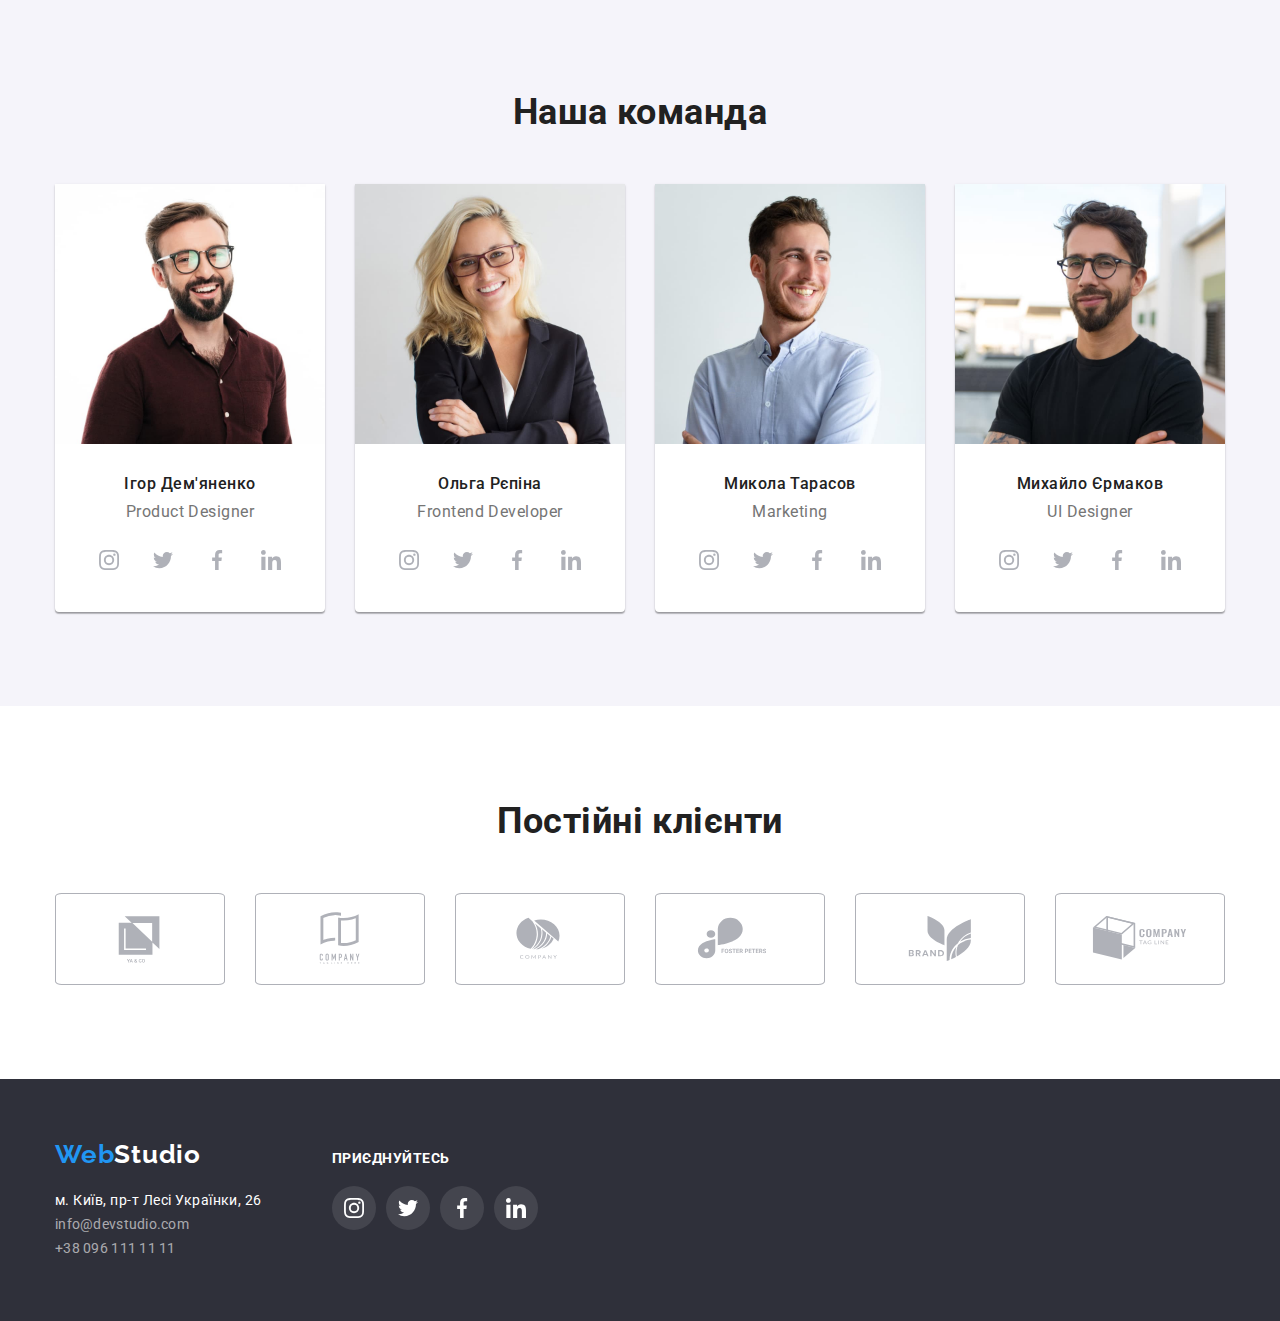
==== commit 7f920e62: "Update after code review" ====
--- a/index.html
+++ b/index.html
@@ -147,7 +147,7 @@
                 <ul class="social-links">
                   <li class="social-link-list">
                     <a href="" class="social-link">
-                      <svg class="social-icon" width="20" height="20" ;>
+                      <svg class="social-icon" width="20" height="20">
                         <use href="./images/icons.svg#icon-instagram"></use>
                       </svg>
                     </a>
@@ -353,15 +353,15 @@
                     href="https://www.google.com/maps/place/GlobalLogic/data=!4m7!3m6!1s0x473add3457831ed7:0x76c75eca488087b6!8m2!3d49.8379832!4d24.0086337!16s%2Fg%2F11h6slklg1!19sChIJ1x6DVzTdOkcRtoeASMpex3Y?authuser=0&hl=uk&rclk=1"
                     target="_blank"
                     rel="noreferrer noopener nofollow"
-                    class="location"
+                    class="footer-location"
                     >м. Київ, пр-т Лесі Українки, 26
                   </a>
                 </li>
                 <li>
-                  <a href="mailto:info@devstudio.com" class="mail">info@devstudio.com</a>
+                  <a href="mailto:info@devstudio.com" class="footer-mail">info@devstudio.com</a>
                 </li>
                 <li>
-                  <a href="tel.+380961111111" class="phone">+38 096 111 11 11</a>
+                  <a href="tel.+380961111111" class="footer-phone">+38 096 111 11 11</a>
                 </li>
               </ul>
             </address>
@@ -404,7 +404,20 @@
     </footer>
     <div class="backdrop is-hidden" data-modal>
       <div class="modal">
-        <button type="button" class="modal-close" data-modal-close></button>
+
+      
+
+
+
+
+        <button type="button" class="modal-exit" data-modal-close>
+        <svg class="icon-exit">
+          <use href="./images/icons.svg#icon-exit"></use>
+        </svg>
+
+        </button>
+        
+
       </div>
     </div>
     <script src="./js/modal.js"></script>
--- a/css/styles.css
+++ b/css/styles.css
@@ -1,4 +1,3 @@
-
 :root {
   --basic-white: #ffffff;
   --primary-text-color: #757575;
@@ -7,20 +6,18 @@
   --background-white: #f5f5f5;
   --background-grey-buttons: #f5f4fa;
   --background-grey: #2f303a;
-  --header-border-grey: #ECECEC;
-  --portfolio-cards-border:#EEEEEE;
-  --icon-white: rgba(255, 255, 255, 1);
-  --icon-grey: rgba(175, 177, 184, 1);
+  --header-border-grey: #ececec;
+  --portfolio-cards-border: #eeeeee;
+  --icon-grey: #afb1b8;
   --footer-contacts-soft-grey: rgba(255, 255, 255, 0.6);
-  --hero-gradient: linear-gradient(to right,
-      rgba(47, 48, 58, 0.4),
-      rgba(47, 48, 58, 0.4));
+  --hero-gradient: linear-gradient(to right, rgba(47, 48, 58, 0.4), rgba(47, 48, 58, 0.4));
   --social-link-footer: rgba(255, 255, 255, 0.1);
-  --client-box-border: #AFB1B8;
   --about-header-color: rgba(255, 255, 255, 1);
   --about-header-bg-color: rgba(47, 48, 58, 0.8);
   --portf-project-overflow: rgba(33, 150, 243, 0.9);
-  
+  --cubic: cubic-bezier(0.4, 0, 0.2, 1);
+  --exit-button-color: rgba(0, 0, 0, 0.1);
+  --absolute-black: #000000;
 }
 /* --------------------------------Загальне оформлення для сторінки--------------------------------- */
 body {
@@ -65,7 +62,6 @@
 .container-header {
   display: flex;
   align-items: center;
-
 }
 
 .header-navigation {
@@ -89,7 +85,6 @@
   display: block;
   padding-top: 32px;
   padding-bottom: 32px;
-
 
   color: var(--title-text-color);
   text-decoration: none;
@@ -108,11 +103,31 @@
   color: var(--accent-color);
 }
 
-
-/* .mail-icon-header,
-.phone-icon-header {
-
-} */
+.link {
+  position: relative;
+
+  transition-property: color;
+  transition-duration: 250ms;
+  transition-timing-function: var(--cubic);
+}
+
+.current:after {
+  position: absolute;
+
+  content: "";
+  display: block;
+  width: 100%;
+  height: 4px;
+  left: 0;
+  bottom: -1px;
+  border-radius: 2px;
+  background-color: var(--accent-color);
+
+  transition-property: background-color;
+  transition-duration: 250ms;
+  transition-timing-function: var(--cubic);
+}
+
 /* -------------------------------------------Logo general------------------------------------------------ */
 .logo {
   font-family: Raleway;
@@ -123,7 +138,6 @@
 
   color: var(--accent-color);
   text-decoration-line: none;
-  
 }
 
 .logo-dark {
@@ -133,7 +147,6 @@
 .logo-light {
   color: var(--basic-white);
 }
-
 
 /* -----------------------------------------Header contacts-------------------------------------------- */
 
@@ -154,31 +167,24 @@
 }
 
 .head-contacts .item + .item {
-margin-left: 30px;
+  margin-left: 30px;
 }
 
 .phone,
-.mail,
-.location {
+.mail {
   text-decoration: none;
   font-size: 14px;
   line-height: 1.7;
 }
 
-.location {
-  color: var(--basic-white);
-}
-
-.phone, 
+.phone,
 .mail {
-  color: var(--footer-contacts-soft-grey);
   display: flex;
   column-gap: 12px;
 
   transition-property: color;
   transition-duration: 250ms;
-  transition-timing-function: cubic-bezier(0.4, 0, 0.2, 1);
-  
+  transition-timing-function: var(--cubic);
 }
 
 .phone:hover,
@@ -195,16 +201,15 @@
   fill: var(--accent-color);
 }
 
-
 .mail-icon-header,
 .phone-icon-header {
-  Width: 16px;
-  Height: 16px;
+  width: 16px;
+  height: 16px;
   fill: var(--primary-text-color);
 
   transition-property: fill;
   transition-duration: 250ms;
-  transition-timing-function: cubic-bezier(0.4, 0, 0.2, 1);
+  transition-timing-function: var(--cubic);
 }
 /* ----------------------------------------- hero---------------------------------------------------- */
 
@@ -214,14 +219,12 @@
   text-align: center;
 
   background-color: var(--background-grey);
-  background-image: var(--hero-gradient),
-  url(../images/hero-bg.jpg);
+  background-image: var(--hero-gradient), url(../images/hero-bg.jpg);
   background-repeat: no-repeat;
   background-position: center;
   background-size: cover;
   max-width: 1600px;
   margin: auto;
-
 }
 
 .hero-title {
@@ -254,12 +257,10 @@
 
 /* -----------------------------------General sections block -------------------------------------*/
 
-
 .section {
   padding-top: 94px;
   padding-bottom: 94px;
 }
-
 
 .section .text {
   font-size: 14px;
@@ -290,7 +291,6 @@
   margin: 0;
   margin: 0px;
 }
-
 
 .advantage-name,
 .person-name {
@@ -338,20 +338,19 @@
   width: 270px;
   height: 120px;
   border-radius: 4px;
-  background-color: #F5F4FA;
-  display: flex;
-  justify-content: center;
-  align-items: center;
- 
+  background-color: #f5f4fa;
+  display: flex;
+  justify-content: center;
+  align-items: center;
 }
 
 /* -----------------------------------Section Work (what we do)-------------------------------- */
 .work {
-    display: flex;
-    gap: 30px;
-    padding: 0;
-    margin: 0;
-    margin: 0px
+  display: flex;
+  gap: 30px;
+  padding: 0;
+  margin: 0;
+  margin: 0px;
 }
 
 .work-section {
@@ -369,6 +368,7 @@
 .about-header {
   position: absolute;
   font-size: 14px;
+  font-weight: 700;
   line-height: 1.17;
   text-transform: uppercase;
   text-align: center;
@@ -380,20 +380,19 @@
   bottom: 0px;
   padding-top: 27px;
   padding-bottom: 27px;
- 
 }
 
 /* --------------------------------------Section Team------------------------------ */
 
-.team{
+.team {
   display: flex;
   padding: 0;
   gap: 30px;
-  flex-basis: calc((100% - 90)/4) 
+  flex-basis: calc((100% - 90) / 4);
 }
 
 .team-section {
-background-color: var(--background-grey-buttons);
+  background-color: var(--background-grey-buttons);
 }
 
 .person-list {
@@ -420,7 +419,6 @@
 }
 
 .social-links {
-
   display: flex;
   justify-content: center;
   text-align: center;
@@ -435,7 +433,6 @@
 .social-link-list {
   width: 44px;
   height: 44px;
-
 }
 
 .social-link {
@@ -443,55 +440,47 @@
   width: 100%;
   height: 100%;
   border-radius: 50%;
-  
+
   align-items: center;
   justify-content: center;
 
   transition-property: background-color;
   transition-duration: 250ms;
-  transition-timing-function: cubic-bezier(0.4, 0, 0.2, 1);
-}
-
-.social-link:hover .social-icon ,
+  transition-timing-function: var(--cubic);
+}
+
+.social-link:hover .social-icon,
 .social-link:focus .social-icon {
   fill: var(--basic-white);
- 
-}
-
-.social-link:hover ,
-.social-link:focus  {
+}
+
+.social-link:hover,
+.social-link:focus {
   background-color: var(--accent-color);
-  
-
 }
 .social-icon {
-
-fill: var(--icon-grey);
-
-transition-property: fill;
-transition-duration: 250ms;
-transition-timing-function: cubic-bezier(0.4, 0, 0.2, 1);
-
-}
-
+  fill: var(--icon-grey);
+
+  transition-property: fill;
+  transition-duration: 250ms;
+  transition-timing-function: var(--cubic);
+}
 
 /* --------------------------------------Section clients------------------------------ */
- 
+
 .client-list {
   padding: 0;
   display: flex;
   gap: 30px;
   justify-content: center;
   text-align: center;
-  
-}
-
-.client-box{
+}
+
+.client-box {
   width: 170px;
   height: 92px;
   display: flex;
   align-items: center;
-  
 }
 
 .client-link {
@@ -501,12 +490,12 @@
   justify-content: center;
   align-items: center;
 
-  border: 1px solid var(--client-box-border);
+  border: 1px solid var(--icon-grey);
   border-radius: 4%;
 
   transition-property: border;
   transition-duration: 250ms;
-  transition-timing-function: cubic-bezier(0.4, 0, 0.2, 1);
+  transition-timing-function: var(--cubic);
 }
 
 .client-link:hover .client-icon,
@@ -519,7 +508,6 @@
   border: 1px solid var(--accent-color);
 }
 
-
 .client-icon {
   display: flex;
   align-items: center;
@@ -527,14 +515,13 @@
 
   transition-property: fill;
   transition-duration: 250ms;
-  transition-timing-function: cubic-bezier(0.4, 0, 0.2, 1);
-
+  transition-timing-function: var(--cubic);
 }
 
 /* ---------------------------------------P O R T F O L I O ---------------------------------------*/
 
- .buttons-list .button:hover,
- .buttons-list .button:focus {
+.buttons-list .button:hover,
+.buttons-list .button:focus {
   box-shadow: 0px 3px 1px rgba(0, 0, 0, 0.1), 0px 1px 2px rgba(0, 0, 0, 0.08), 0px 2px 2px rgba(0, 0, 0, 0.12);
 }
 /* general button (hero+portf) */
@@ -552,7 +539,6 @@
   padding: 6px 22px;
   text-align: center;
 
-
   background-color: var(--background-grey-buttons);
   line-height: 1.6;
   letter-spacing: inherit;
@@ -560,9 +546,7 @@
 
   transition-property: color, background-color, box-shadow;
   transition-duration: 250ms;
-  transition-timing-function: cubic-bezier(0.4, 0, 0.2, 1);
-
-  
+  transition-timing-function: var(--cubic);
 }
 
 .buttons-list {
@@ -571,7 +555,6 @@
   padding: 0;
   margin-bottom: 50px;
   gap: 8px;
-
 }
 
 .buttons-list .button:hover,
@@ -580,13 +563,12 @@
   color: var(--basic-white);
 }
 
-
 .project-set {
   display: flex;
   flex-wrap: wrap;
   padding: 0;
   gap: 30px;
-  flex-basis: calc((100% - 60)/3);
+  flex-basis: calc((100% - 60) / 3);
 }
 
 .project-card {
@@ -600,7 +582,6 @@
 }
 
 .project-text-block {
-
   border: 1px solid var(--portfolio-cards-border);
   padding: 20px 24px;
   border-top: none;
@@ -609,27 +590,22 @@
 .project:hover,
 .project:focus {
   box-shadow: 0px 1px 1px rgba(0, 0, 0, 0.12), 0px 4px 4px rgba(0, 0, 0, 0.06), 1px 4px 6px rgba(0, 0, 0, 0.16);
-
 }
 
 .project:hover .project-paragrapf,
-.project:focus .project-paragrapf  {
+.project:focus .project-paragrapf {
   transform: translateY(0%);
-
 }
 
 .project {
   transition-property: box-shadow;
   transition-duration: 250ms;
-  transition-timing-function: cubic-bezier(0.4, 0, 0.2, 1);
-  
+  transition-timing-function: var(--cubic);
 }
 
 .project-overlay {
   position: relative;
   overflow: hidden;
-
-
 }
 
 .project-paragrapf {
@@ -646,19 +622,15 @@
   padding-top: 63px;
   padding-bottom: 63px;
   padding-left: 24px;
-  padding-right: 24px ;
+  padding-right: 24px;
 
   transform: translateY(100%);
   transition-property: transform;
   transition-duration: 250ms;
-  transition-timing-function: cubic-bezier(0.4, 0, 0.2, 1);
-
-
-
+  transition-timing-function: var(--cubic);
 
   color: var(--about-header-color);
   background-color: var(--portf-project-overflow);
-
 }
 
 /* --------------------------------------Footer--------------------------------------------------- */
@@ -668,19 +640,41 @@
   padding-top: 60px;
   padding-bottom: 60px;
 }
+.footer-location {
+  text-decoration: none;
+  font-size: 14px;
+  line-height: 1.7;
+  color: var(--basic-white);
+}
 
 .footer-contacts {
   display: flex;
   flex-direction: column;
-  gap: 9px;
+  column-gap: 9px;
   padding-left: 0;
   margin-top: 20px;
 
   font-style: normal;
 }
 
-
-
+.footer-mail,
+.footer-phone {
+  font-weight: 400;
+  line-height: 1.14;
+  letter-spacing: 0.02em;
+  color: var(--primary-text-color);
+
+  text-decoration: none;
+  font-size: 14px;
+  line-height: 1.7;
+
+  color: var(--footer-contacts-soft-grey);
+  display: flex;
+
+  transition-property: color;
+  transition-duration: 250ms;
+  transition-timing-function: var(--cubic);
+}
 
 .container-footer {
   display: flex;
@@ -688,20 +682,14 @@
   align-items: baseline;
 }
 
-.social-info-footer {
-  display: flex;
-  flex-direction: column;
-  justify-content: center;
-}
-
 .ul-list {
-display: flex;
-justify-content: center;
-gap: 10px;
+  display: flex;
+  justify-content: center;
+  gap: 10px;
 }
 
 .follow-header {
-  
+  font-weight: 700;
   margin-bottom: 20px;
   margin-left: 0px;
   text-transform: uppercase;
@@ -716,7 +704,7 @@
   align-items: center;
   text-align: center;
   gap: 10px;
-  
+
   padding: 0;
   padding-left: 0px;
   padding-right: 0px;
@@ -726,8 +714,6 @@
 .social-link-footer {
   width: 44px;
   height: 44px;
-  
-
 }
 /* посилання на соцмережі */
 .only-link {
@@ -737,27 +723,24 @@
   border-radius: 50%;
   background-color: var(--social-link-footer);
   border-radius: 50%;
-  
+
   align-items: center;
   justify-content: center;
   text-decoration: none;
 
   transition-property: background-color;
   transition-duration: 250ms;
-  transition-timing-function: cubic-bezier(0.4, 0, 0.2, 1);
-
+  transition-timing-function: var(--cubic);
 }
 
 .only-link:hover .social-icon-footer,
 .only-link:focus .social-icon-footer {
   fill: var(--basic-white);
-
 }
 
 .only-link:hover,
 .only-link:focus {
   background-color: var(--accent-color);
-
 }
 
 .social-icon-footer {
@@ -766,11 +749,11 @@
   align-items: center;
   width: 20px;
   height: 20px;
-  fill: var(--icon-white);
+  fill: var(--basic-white);
 
   transition-property: fill;
   transition-duration: 250ms;
-  transition-timing-function: cubic-bezier(0.4, 0, 0.2, 1);
+  transition-timing-function: var(--cubic);
 }
 
 .backdrop {
@@ -779,6 +762,10 @@
   width: 100%;
   height: 100%;
   background-color: rgba(0, 0, 0, 0.2);
+
+  transition-property: opacity, visibility;
+  transition-duration: 250ms;
+  transition-timing-function: cubic-bezier(0.4, 0, 0.2, 1);
 }
 
 .modal {
@@ -787,32 +774,47 @@
   position: absolute;
   top: 50%;
   left: 50%;
-  transform: translate(-50%, -50%);
-
+  transform: translate(-50%, -50%) scale(1);
+  transition: transform 250ms cubic-bezier(0.4, 0, 0.2, 1);
 
   background-color: rgba(255, 255, 255, 1);
   box-shadow: 0px 1px 3px rgba(0, 0, 0, 0.12), 0px 1px 1px rgba(0, 0, 0, 0.14), 0px 2px 1px rgba(0, 0, 0, 0.2);
   border-radius: 4px;
 }
 
-.modal-close {
-  position: absolute;
-  right: 10px;
-  top: 10px;
-
-  width: 30px;
-  height: 30px;
-  border: 1px solid tomato;
-  border-radius: 50%;
-  background-color: #ffffff;
-
-  transition-property: fill;
-  transition-duration: 250ms;
-  transition-timing-function: cubic-bezier(0.4, 0, 0.2, 1);
+.backdrop.is-hidden .modal {
+  transform: translate(-50%, -50%) scaleY(0);
 }
 
 .is-hidden {
   opacity: 0;
   visibility: hidden;
   pointer-events: none;
-}+}
+
+.modal-exit {
+  position: absolute;
+  right: 8px;
+  top: 8px;
+  display: flex;
+  justify-content: center;
+  align-items: center;
+
+  width: 30px;
+  height: 30px;
+  border: 1px solid var(--exit-button-color);
+  border-radius: 50%;
+  cursor: pointer;
+  background-color: #ffffff;
+
+  transition-property: fill;
+  transition-duration: 250ms;
+  transition-timing-function: var(--cubic);
+}
+
+.icon-exit {
+  position: absolute;
+  fill: var(--absolute-black);
+  width: 18px;
+  height: 18px;
+}
